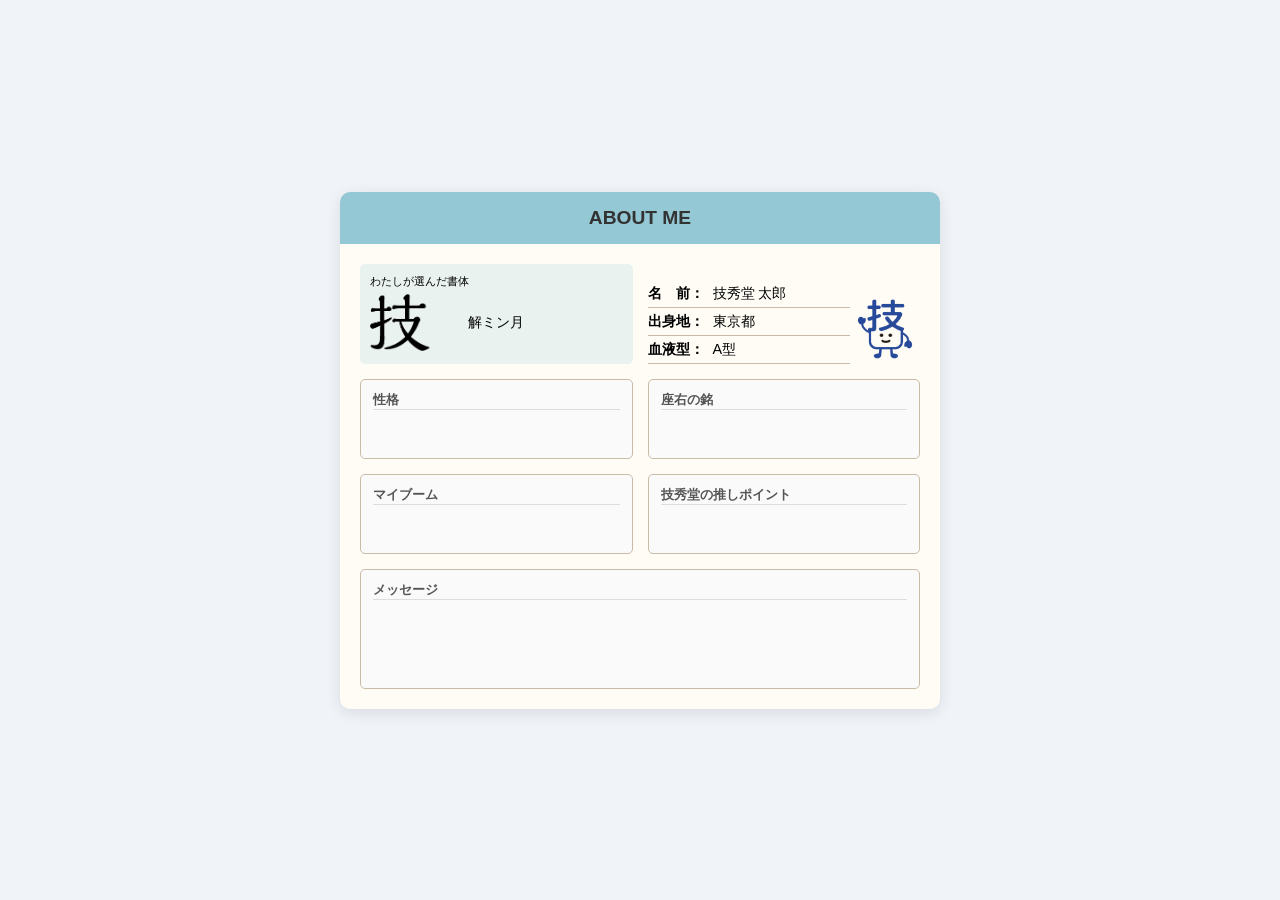
==== AR_Profile/index.html @ bf9866d5 "Add files via upload" ====
<!DOCTYPE html>
<html lang="ja">
<head>
    <meta charset="UTF-8">
    <meta name="viewport" content="width=device-width, initial-scale=1.0">
    <title>ABOUT ME</title>
    <link rel="stylesheet" href="style.css">
</head>
<body>
    <div class="profile-card">
        <header class="card-header">
            ABOUT ME
        </header>

        <div class="card-body">
            <!-- 上部セクション（左：書体ボックス、右：情報エリア） -->
            <div class="top-section">
                <!-- 左側：書体ボックス -->
                <div class="font-style-box">
                    <span class="font-label">わたしが選んだ書体</span>
                    <div class="font-details">
                        <!-- ここに「技」の画像か文字を入れます -->
                        <img src="好きな書体.png" alt="技の画像" class="kanji-image">
                        <span class="font-name">　　解ミン月
                        </span>
                    </div>
                </div>
                
                <!-- 右側：情報エリア（名前〜色、キャラ） -->
                <div class="info-area">
                    <div class="info-details-container">
                        <!-- テキスト情報スタック -->
                        <div class="info-text-stack">
                            <div class="info-row">
                                <span class="label">名　前：</span>
                                <span class="value">技秀堂 太郎</span>
                            </div>
                            <div class="info-row">
                                <span class="label">出身地：</span>
                                <span class="value">東京都</span>
                            </div>
                            <div class="info-row">
                                <span class="label">血液型：</span>
                                <span class="value">A型</span>
                            </div>
                        </div>
                        <!-- キャラクター画像 -->
                        <div class="character-image">
                            <img src="技ちゃん_青.png" alt="キャラクター"> 
                        </div>
                    </div>
                </div>
            </div>

            <!-- 下部グリッドセクション -->
            <div class="profile-grid">
                <div class="grid-item">
                    <div class="item-title">性格</div>
                    <div class="item-content"></div>
                </div>
                <div class="grid-item">
                    <div class="item-title">座右の銘</div>
                    <div class="item-content"></div>
                </div>
                <div class="grid-item">
                    <div class="item-title">マイブーム</div>
                    <div class="item-content"></div>
                </div>
                <div class="grid-item">
                    <div class="item-title">技秀堂の推しポイント</div>
                    <div class="item-content"></div>
                </div>
            </div>

            <!-- メッセージセクション -->
            <div class="message-box">
                <div class="item-title">メッセージ</div>
                <div class="item-content-large"></div>
            </div>
        </div>
    </div>
</body>
</html>
---- AR_Profile/style.css ----
:root {
    --header-bg: #93c8d4;
    --text-color: #333;
    --border-color: #c8bba7;
    --card-bg: #fffcf6;
    --font-color-blue: #263bd5;
    --grid-gap: 15px; /* 隙間のサイズを共通化 */
}

body {
    font-family: "Hiragino Maru Gothic ProN", "UD Digital Kyokasho NK-R", "HG丸ｺﾞｼｯｸM-PRO", sans-serif;
    background-color: #f0f4f8;
    display: flex;
    justify-content: center;
    align-items: center;
    min-height: 100vh;
    margin: 0;
}

.profile-card {
    width: 90%;
    max-width: 600px;
    background-color: var(--card-bg);
    border-radius: 10px;
    box-shadow: 0 4px 15px rgba(0, 0, 0, 0.1);
    overflow: hidden;
}

.card-header {
    background-color: var(--header-bg);
    color: var(--text-color);
    padding: 15px;
    text-align: center;
    font-weight: 700;
    font-size: 1.2em;
}

.card-body {
    padding: 20px;
}

/* 上部レイアウト：幅を下のグリッドと一致させる */
.top-section {
    display: flex;
    justify-content: space-between;
    margin-bottom: var(--grid-gap);
}

/* 左側：技の画像が入っているボックス（特技の幅に合わせる） */
.font-style-box {
    /* (100% - 隙間) / 2 の計算で下の1枠分とピッタリ同じ幅になります */
    width: calc((100% - var(--grid-gap)) / 2);
    background-color: #93c8d435; 
    border-radius: 5px;
    padding: 10px;
    height: 100px;
    box-sizing: border-box;
    flex-shrink: 0;
}

.font-label {
    display: block;
    font-size: 0.7em;
    margin-bottom: 5px;
}

.font-details { 
    display: flex; 
    align-items: center;
}

.kanji-image { width: 60px; height: auto; object-fit: contain; }
.font-name { margin-left: 10px; white-space: nowrap; font-size: 0.9em; }

/* 右側：情報エリア（座右の銘の幅に合わせる） */
.info-area {
    width: calc((100% - var(--grid-gap)) / 2);
    display: flex;
    flex-direction: column;
    justify-content: flex-end;
    box-sizing: border-box;
}

.info-details-container {
    display: flex;
    justify-content: space-between;
    align-items: flex-end;
    width: 100%;
}

.info-text-stack { flex-grow: 1; }

.info-row {
    padding: 4px 0;
    border-bottom: 1px solid var(--border-color);
    font-size: 0.9em;
}

.label { font-weight: 700; margin-right: 5px; }

/* キャラクター画像 */
.character-image {
    width: 70px;
    height: 70px;
    flex-shrink: 0;
}

.character-image img {
    width: 100%;
    height: 100%;
    object-fit: contain;
}

/* 下部グリッドセクション */
.profile-grid {
    display: grid;
    grid-template-columns: 1fr 1fr;
    gap: var(--grid-gap);
    margin-bottom: var(--grid-gap);
}

.grid-item, .message-box {
    border: 1px solid var(--border-color);
    border-radius: 5px;
    padding: 12px;
    background-color: #fafafa;
    min-height: 80px;
    box-sizing: border-box;
}

.item-title {
    font-weight: 700;
    font-size: 0.8em;
    color: #555;
    margin-bottom: 8px;
    border-bottom: 1px solid #ddd;
}

.message-box { min-height: 120px; }

/* スマホ対応 */
@media (max-width: 550px) {
    .top-section { flex-direction: column; }
    .font-style-box, .info-area { width: 100%; }
    .font-style-box { margin-bottom: 15px; }
    .info-details-container { justify-content: flex-start; } 
    .profile-grid { grid-template-columns: 1fr; }
}
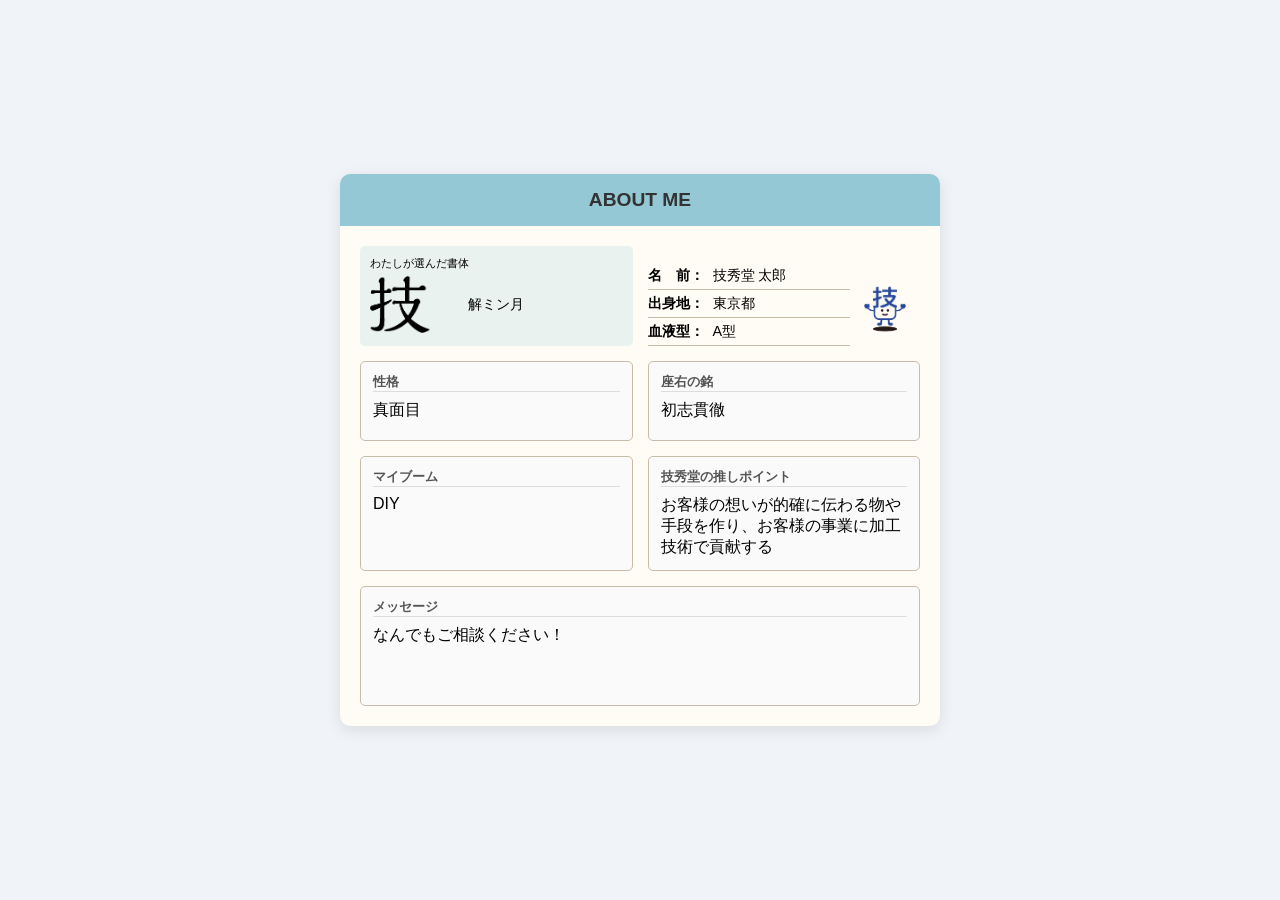
==== commit 0af8a480: "Add files via upload" ====
--- a/AR_Profile/index.html
+++ b/AR_Profile/index.html
@@ -20,7 +20,7 @@
                     <span class="font-label">わたしが選んだ書体</span>
                     <div class="font-details">
                         <!-- ここに「技」の画像か文字を入れます -->
-                        <img src="好きな書体.png" alt="技の画像" class="kanji-image">
+                        <img src="Font.png" alt="技の画像" class="kanji-image">
                         <span class="font-name">　　解ミン月
                         </span>
                     </div>
@@ -46,7 +46,7 @@
                         </div>
                         <!-- キャラクター画像 -->
                         <div class="character-image">
-                            <img src="技ちゃん_青.png" alt="キャラクター"> 
+                            <img src="Gichan.gif" alt="キャラクター"> 
                         </div>
                     </div>
                 </div>
@@ -56,26 +56,26 @@
             <div class="profile-grid">
                 <div class="grid-item">
                     <div class="item-title">性格</div>
-                    <div class="item-content"></div>
+                    <div class="item-content">真面目</div>
                 </div>
                 <div class="grid-item">
                     <div class="item-title">座右の銘</div>
-                    <div class="item-content"></div>
+                    <div class="item-content">初志貫徹</div>
                 </div>
                 <div class="grid-item">
                     <div class="item-title">マイブーム</div>
-                    <div class="item-content"></div>
+                    <div class="item-content">DIY</div>
                 </div>
                 <div class="grid-item">
                     <div class="item-title">技秀堂の推しポイント</div>
-                    <div class="item-content"></div>
+                    <div class="item-content">お客様の想いが的確に伝わる物や手段を作り、お客様の事業に加工技術で貢献する</div>
                 </div>
             </div>
 
             <!-- メッセージセクション -->
             <div class="message-box">
                 <div class="item-title">メッセージ</div>
-                <div class="item-content-large"></div>
+                <div class="item-content-large">なんでもご相談ください！</div>
             </div>
         </div>
     </div>
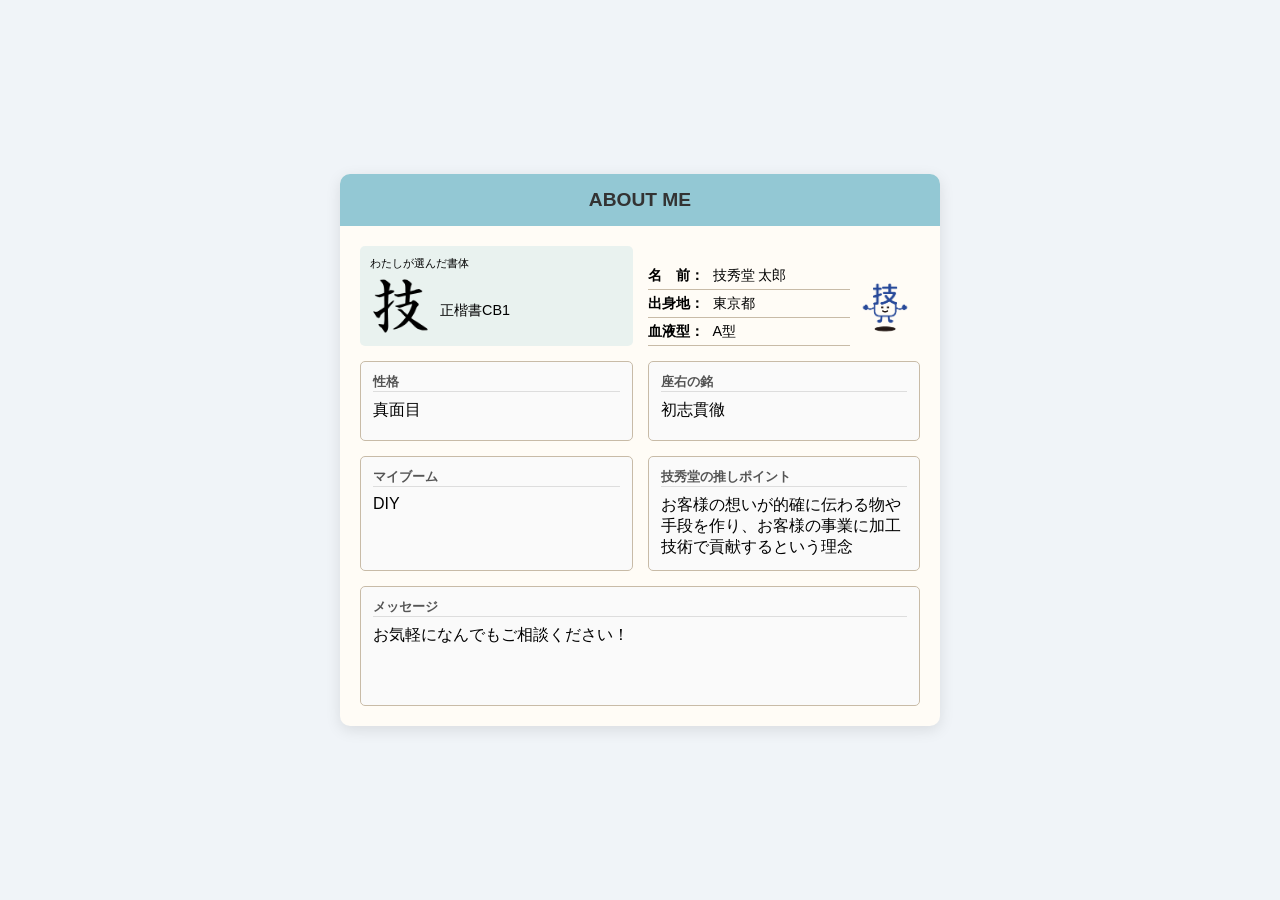
==== commit e4c7029e: "Add files via upload" ====
--- a/AR_Profile/index.html
+++ b/AR_Profile/index.html
@@ -21,7 +21,7 @@
                     <div class="font-details">
                         <!-- ここに「技」の画像か文字を入れます -->
                         <img src="Font.png" alt="技の画像" class="kanji-image">
-                        <span class="font-name">　　解ミン月
+                        <span class="font-name">正楷書CB1
                         </span>
                     </div>
                 </div>
@@ -68,14 +68,14 @@
                 </div>
                 <div class="grid-item">
                     <div class="item-title">技秀堂の推しポイント</div>
-                    <div class="item-content">お客様の想いが的確に伝わる物や手段を作り、お客様の事業に加工技術で貢献する</div>
+                    <div class="item-content">お客様の想いが的確に伝わる物や手段を作り、お客様の事業に加工技術で貢献するという理念</div>
                 </div>
             </div>
 
             <!-- メッセージセクション -->
             <div class="message-box">
                 <div class="item-title">メッセージ</div>
-                <div class="item-content-large">なんでもご相談ください！</div>
+                <div class="item-content-large">お気軽になんでもご相談ください！</div>
             </div>
         </div>
     </div>
